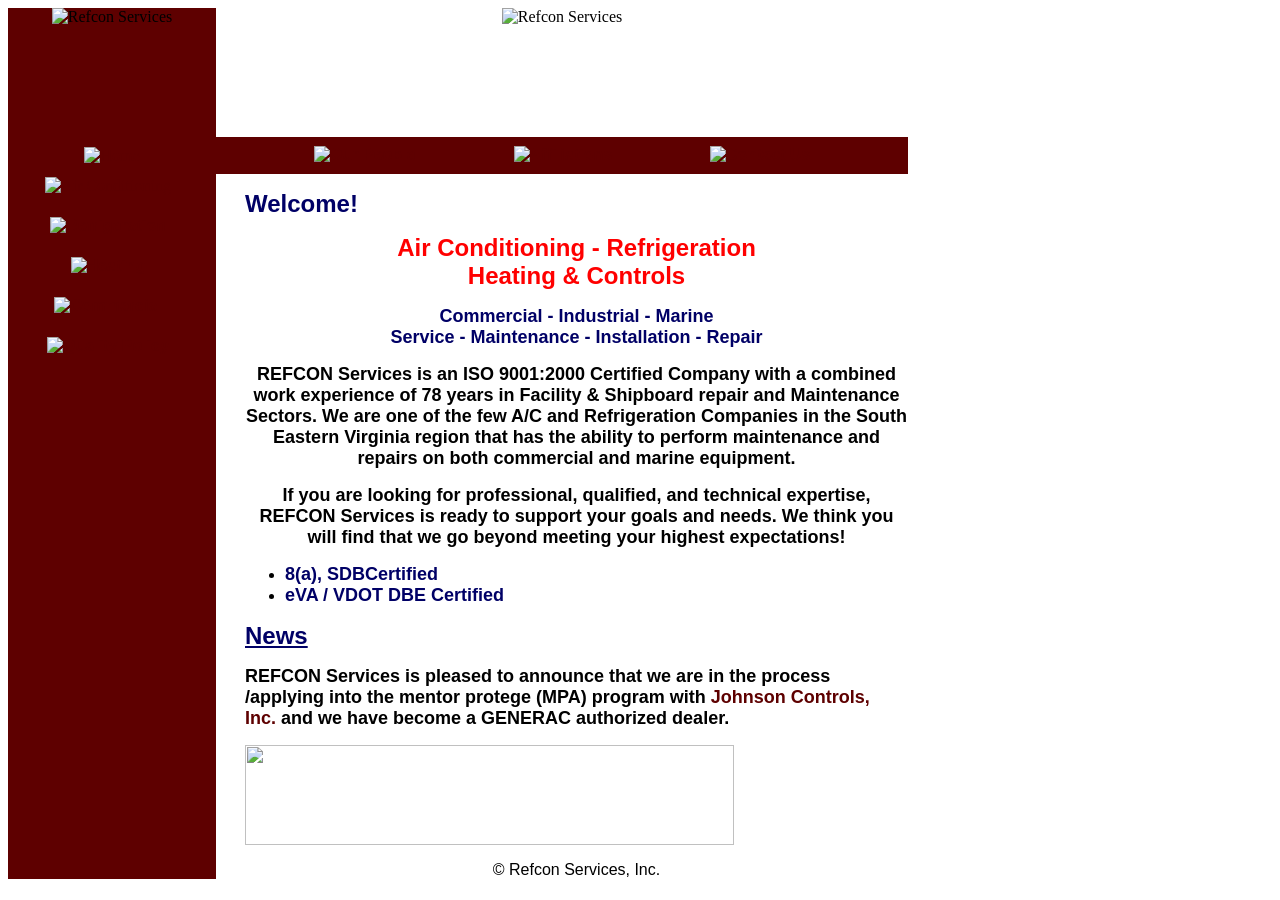
==== site/www.refconservices.com/index.html @ 6a42a84b "Initial backup of original refconservices website" ====
<!DOCTYPE html PUBLIC "-//W3C//DTD XHTML 1.0 Transitional//EN" "http://www.w3.org/TR/xhtml1/DTD/xhtml1-transitional.dtd">
<html xmlns="http://www.w3.org/1999/xhtml">

<!-- Mirrored from www.refconservices.com/ by HTTrack Website Copier/3.x [XR&CO'2014], Fri, 01 May 2026 13:16:45 GMT -->
<head><meta charset="us-ascii">
	<title>Untitled Document</title>
	<style type="text/css"><!--
body {
	background-color: #FFFFFF;
}
.style8 {font-family: Verdana, Arial, Helvetica, sans-serif; color: #FFFFFF; font-weight: bold; }
.style12 {font-family: Verdana, Arial, Helvetica, sans-serif}
a:link {
	color: #5E0000;
	text-decoration: none;
}
a:visited {
	text-decoration: none;
	color: #E0DFE5;
}
a:hover {
	text-decoration: none;
	color: #999999;
}
a:active {
	text-decoration: none;
}
.style17 {font-family: Verdana, Arial, Helvetica, sans-serif; color: #000000; }
-->
	</style>
</head>
<body>
<table border="0" cellpadding="0" cellspacing="0" width="900"><!--DWLayoutTable-->
	<tbody>
		<tr>
			<td bgcolor="#5E0000" height="129" valign="top" width="208">
			<div align="center"><img alt="Refcon Services" src="https://www.refconservices.com/Logo Corner Web Icon with Transparent background.jpg" style="width: 183px; height: 119px;" /></div>
			</td>
			<td colspan="2" valign="top">
			<div align="center"><img alt="Refcon Services" src="https://www.refconservices.com/Web Header CAGE &amp; DUNS Est 2003 WOSDB SWAM CROPPED.jpg" style="width: 618px; height: 170px;" /></div>
			</td>
		</tr>
		<tr>
			<td align="center" bgcolor="#5E0000" height="37" valign="middle"><a href="https://www.refconservices.com/index.html"><img alt="Home" border="0" height="26" src="https://www.refconservices.com/home.jpg" width="162" /></a></td>
			<td bgcolor="#5E0000" colspan="2" valign="top">
			<table align="center" border="0" height="36" width="597">
				<tbody>
					<tr>
						<td align="center" valign="middle">
						<div align="center" class="style8"><a href="https://www.refconservices.com/our_people.html"><img alt="Our People" border="0" height="26" src="https://www.refconservices.com/our_people.jpg" width="162" /></a></div>
						</td>
						<td align="center" valign="middle">
						<div align="center" class="style8"><a href="https://www.refconservices.com/affiliations.html"><img alt="Affiliations" border="0" height="26" src="https://www.refconservices.com/affiliations.jpg" width="162" /></a></div>
						</td>
						<td align="center" valign="middle">
						<div align="center" class="style8"><a href="https://www.refconservices.com/contact_us.html"><img alt="Contact Us" border="0" height="26" src="https://www.refconservices.com/contact_us.jpg" width="162" /></a></div>
						</td>
					</tr>
				</tbody>
			</table>
			</td>
		</tr>
		<tr>
			<td bgcolor="#5E0000" rowspan="2" valign="top">
			<table border="0" height="367" width="200"><!--DWLayoutTable-->
				<tbody>
					<tr>
						<td height="36" valign="top">
						<div align="center"><a href="https://www.refconservices.com/air_conditioning.html"><img alt="Air Conditioning" border="0" height="26" src="https://www.refconservices.com/air_conditioning.jpg" width="162" /></a></div>
						</td>
					</tr>
					<tr>
						<td height="36" valign="top">
						<div align="center" class="style8"><a href="https://www.refconservices.com/refrigeration.html"><img alt="Refrigeration" border="0" height="26" src="https://www.refconservices.com/refrigeration.jpg" width="162" /></a></div>
						</td>
					</tr>
					<tr>
						<td height="36" valign="top">
						<div align="center" class="style8"><a href="https://www.refconservices.com/heating.html"><img alt="Heating" border="0" height="26" src="https://www.refconservices.com/heating.jpg" width="162" /></a></div>
						</td>
					</tr>
					<tr>
						<td height="36" valign="top">
						<div align="center" class="style8"><a href="https://www.refconservices.com/commercial.html"><img alt="Commercial" border="0" height="26" src="https://www.refconservices.com/commercial.jpg" width="162" /></a></div>
						</td>
					</tr>
					<tr>
						<td height="36" valign="top">
						<div align="center" class="style8"><a href="https://www.refconservices.com/quality_policy.html"><img alt="Quality Policy" border="0" height="26" src="https://www.refconservices.com/quality_policy.jpg" width="162" /></a></div>
						</td>
					</tr>
					<tr>
						<td height="173"></td>
					</tr>
				</tbody>
			</table>
			</td>
			<td bgcolor="#FFFFFF" height="349" width="29"></td>
			<td align="left" bgcolor="#FFFFFF" valign="top" width="663">
			<p align="left" class="style12"></p>

			<div align="left"><font color="#000066"><font face="Arial, Helvetica, sans-serif"><font size="5"><strong>Welcome!</strong></font></font></font></div>

			<div align="left"></div>

			<p style="text-align: center;"><strong><font color="#FF0000"><font face="Arial, Helvetica, sans-serif"><font size="5">Air Conditioning </font></font></font><font color="#FF0000"><font face="Arial, Helvetica, sans-serif"><font size="5">- </font></font></font> <font color="#FF0000"><font face="Arial, Helvetica, sans-serif"><font size="5"> Refrigeration<br />
			Heating &amp; Controls</font></font></font></strong></p>

			<p style="text-align: center;"><font color="#000066"><strong><font face="Arial, Helvetica, sans-serif"><font size="4">Commercial </font></font> <font face="Arial, Helvetica, sans-serif"><font size="4">- </font></font> <font face="Arial, Helvetica, sans-serif"><font size="4">Industrial </font></font> <font face="Arial, Helvetica, sans-serif"><font size="4">- </font></font> <font face="Arial, Helvetica, sans-serif"><font size="4">Marine<br />
			Service </font></font><font face="Arial, Helvetica, sans-serif"><font size="4">- </font></font> <font face="Arial, Helvetica, sans-serif"><font size="4">Maintenance </font></font> <font face="Arial, Helvetica, sans-serif"><font size="4">- </font></font> <font face="Arial, Helvetica, sans-serif"><font size="4">Installation </font></font> <font face="Arial, Helvetica, sans-serif"><font size="4">- </font></font> <font face="Arial, Helvetica, sans-serif"><font size="4">Repair</font></font></strong></font></p>

			<p style="text-align: center;"><strong><font color="#000000"><font face="Arial, Helvetica, sans-serif"><font size="4">REFCON Services is an ISO 9001:2000 Certified Company with a combined work experience of 78 years in Facility &amp; Shipboard repair and Maintenance Sectors. We are one of the few A/C and Refrigeration Companies in the South Eastern Virginia region that has the ability to perform maintenance and repairs on both commercial and marine equipment. </font></font></font></strong></p>

			<p style="text-align: center;"><font color="#000000"><strong><font face="Arial, Helvetica, sans-serif"><font size="4">If you are looking for professional, qualified, and technical expertise, REFCON Services is ready to support your goals and needs. We think you will find that we go beyond meeting your highest expectations!</font></font></strong></font></p>

			<ul>
				<li><strong><font color="#000066"><font face="Arial, Helvetica, sans-serif"><font size="4">8(a), SDBCertified</font></font></font></strong></li>
				<li><strong><font color="#000066"><font face="Arial, Helvetica, sans-serif"><font size="4">eVA / VDOT DBE Certified</font></font></font></strong></li>
			</ul>

			<p align="left"><strong><font color="#000066"><font face="Arial, Helvetica, sans-serif"><font size="5"><u>News</u></font></font></font></strong></p>

			<p align="left"><strong><font color="#000000"><font face="Arial, Helvetica, sans-serif"><font size="4">REFCON Services is pleased to announce that we are in the process /applying into the&nbsp;mentor protege (MPA) program with <a href="http://www.johnsoncontrols.com/">Johnson Controls, Inc.</a>&nbsp;and we have become a GENERAC authorized dealer.</font></font></font></strong></p>

			<p align="left"><a href="https://www.generac.com/" target="_blank"><img alt="" src="https://www.refconservices.com/Generac.webp" style="width: 489px; height: 100px;" /></a></p>
			</td>
		</tr>
		<tr>
			<td bgcolor="#FFFFFF" height="18"></td>
			<td align="left" bgcolor="#FFFFFF" valign="top">
			<div align="center"><span class="style17">&copy; Refcon Services, Inc. </span></div>
			</td>
		</tr>
	</tbody>
</table>
</body>

<!-- Mirrored from www.refconservices.com/ by HTTrack Website Copier/3.x [XR&CO'2014], Fri, 01 May 2026 13:16:45 GMT -->
</html>
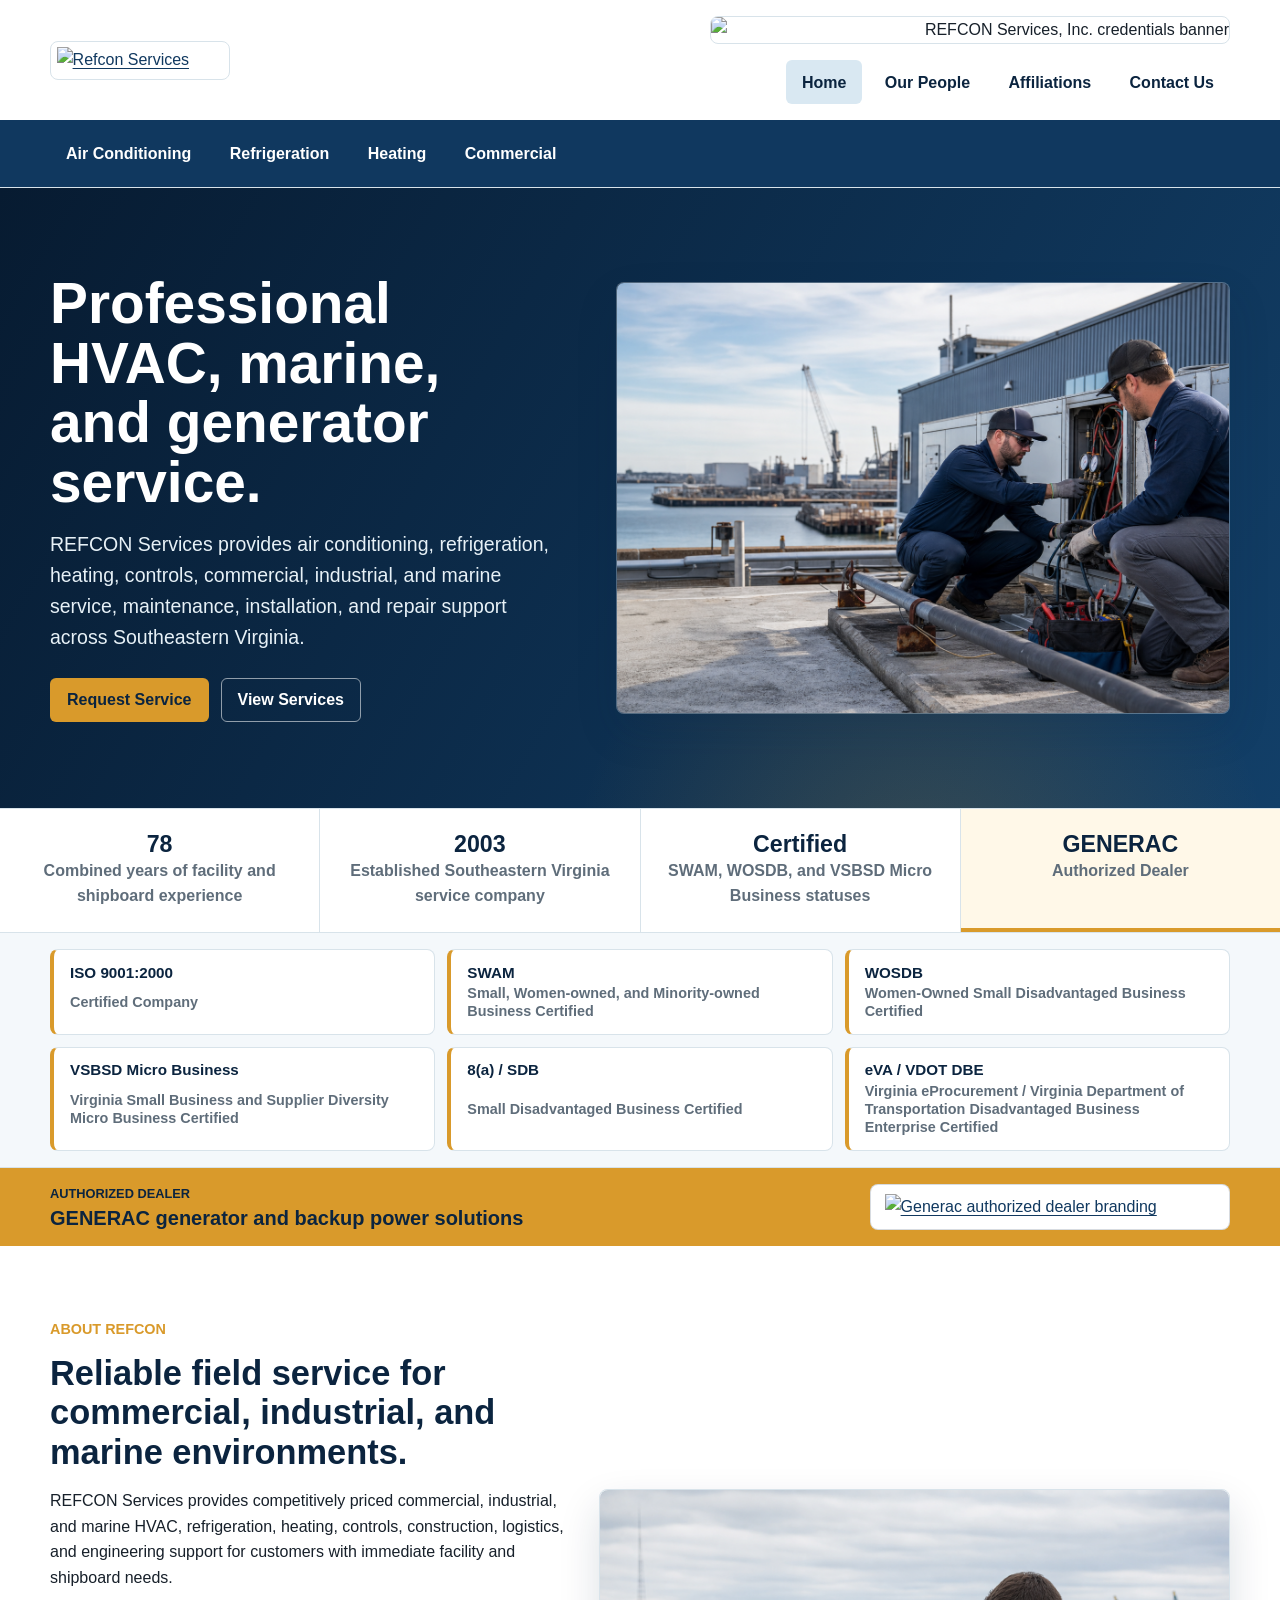
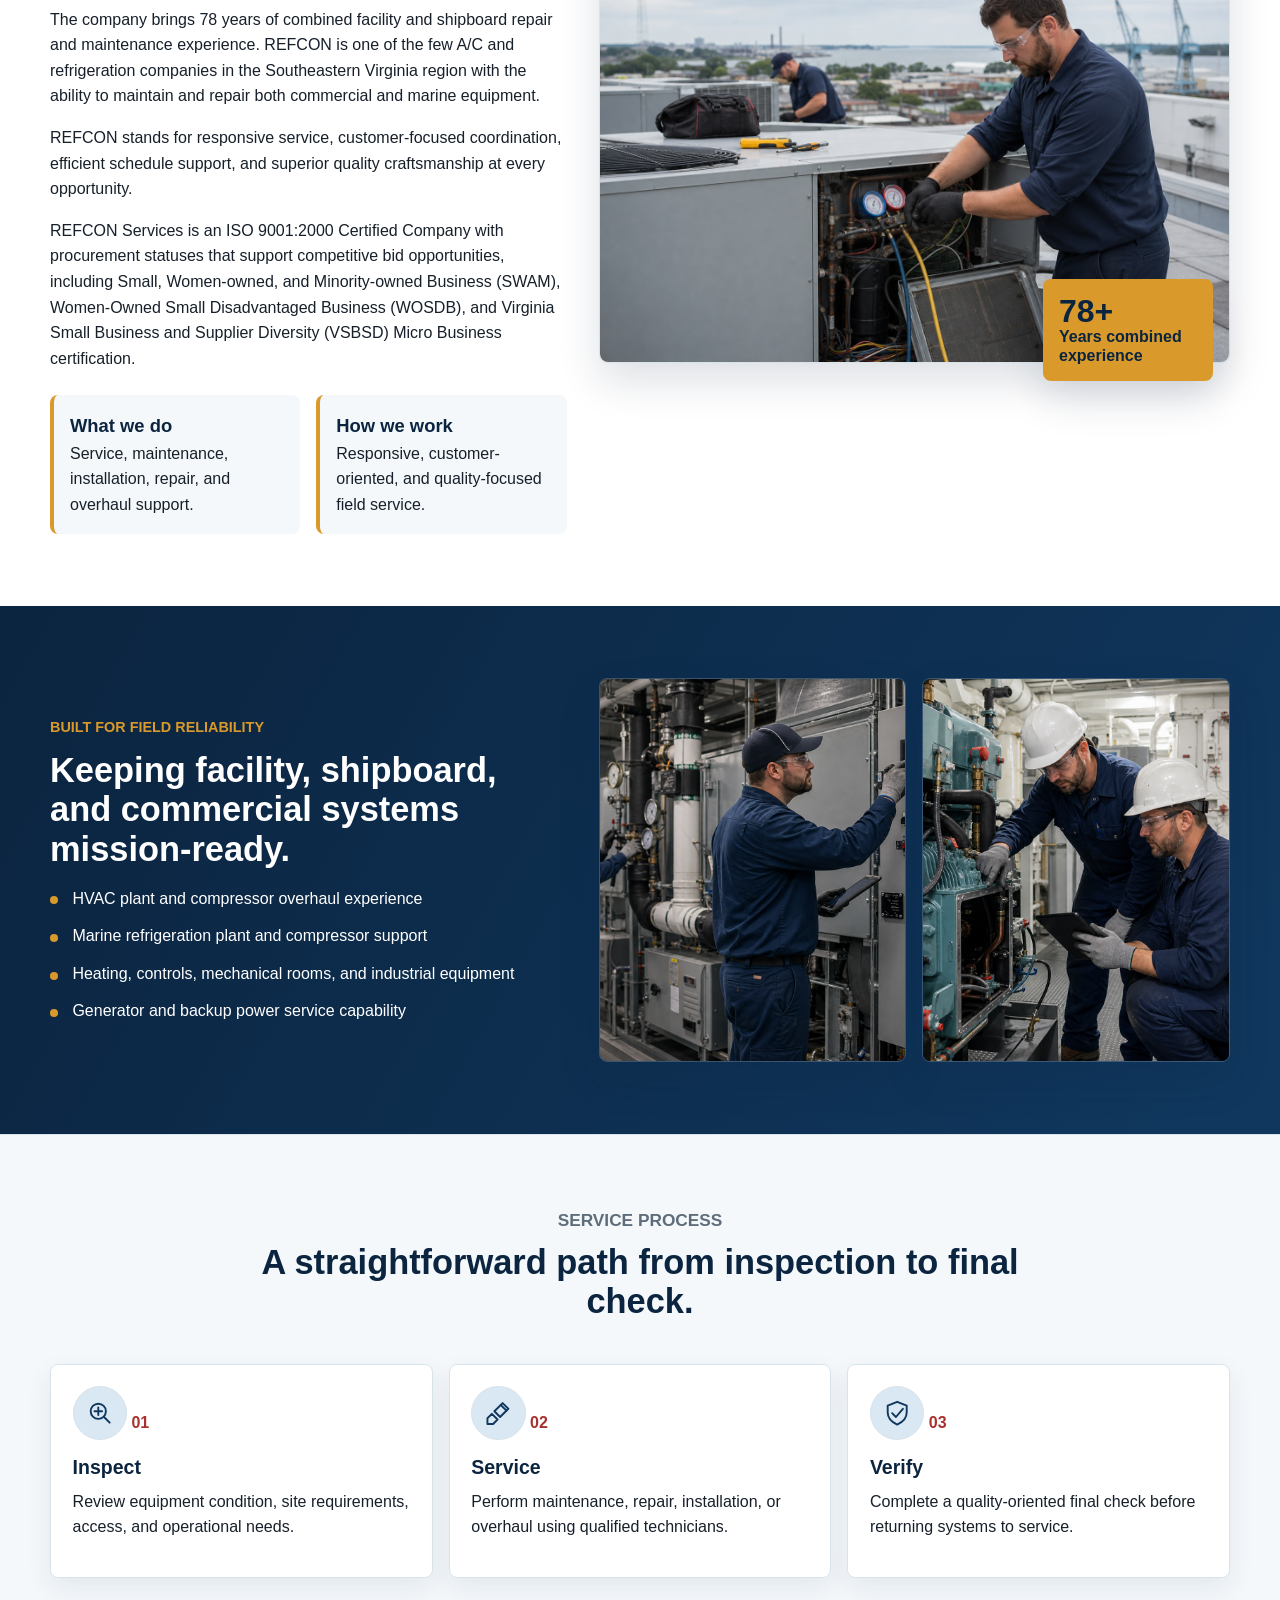
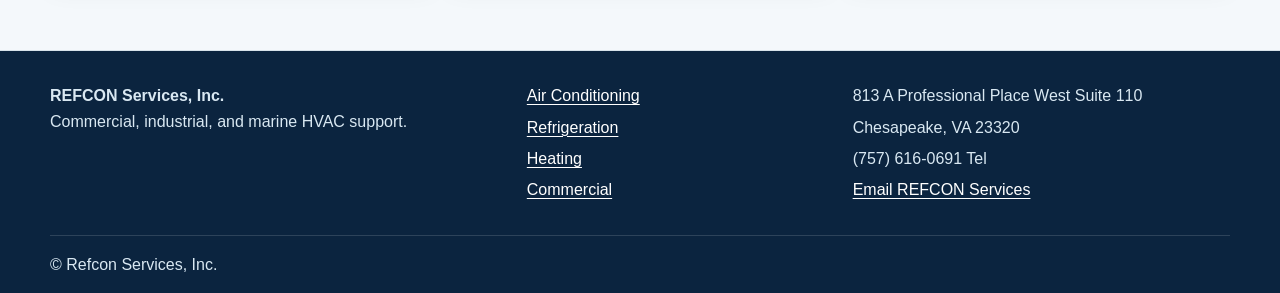
==== commit c5c642c3: "Modernize REFCON static website redesign" ====
--- a/site/www.refconservices.com/index.html
+++ b/site/www.refconservices.com/index.html
@@ -1,139 +1,193 @@
-<!DOCTYPE html PUBLIC "-//W3C//DTD XHTML 1.0 Transitional//EN" "http://www.w3.org/TR/xhtml1/DTD/xhtml1-transitional.dtd">
-<html xmlns="http://www.w3.org/1999/xhtml">
-
-<!-- Mirrored from www.refconservices.com/ by HTTrack Website Copier/3.x [XR&CO'2014], Fri, 01 May 2026 13:16:45 GMT -->
-<head><meta charset="us-ascii">
-	<title>Untitled Document</title>
-	<style type="text/css"><!--
-body {
-	background-color: #FFFFFF;
-}
-.style8 {font-family: Verdana, Arial, Helvetica, sans-serif; color: #FFFFFF; font-weight: bold; }
-.style12 {font-family: Verdana, Arial, Helvetica, sans-serif}
-a:link {
-	color: #5E0000;
-	text-decoration: none;
-}
-a:visited {
-	text-decoration: none;
-	color: #E0DFE5;
-}
-a:hover {
-	text-decoration: none;
-	color: #999999;
-}
-a:active {
-	text-decoration: none;
-}
-.style17 {font-family: Verdana, Arial, Helvetica, sans-serif; color: #000000; }
--->
-	</style>
+<!doctype html>
+<html lang="en">
+<head>
+	<meta charset="utf-8">
+	<meta name="viewport" content="width=device-width, initial-scale=1">
+	<title>REFCON Services, Inc. | HVAC, Marine, Shipboard &amp; Generator Support</title>
+	<meta name="description" content="REFCON Services supports commercial, industrial, marine, and shipboard HVAC, refrigeration, heating, controls, and generator service needs in Southeastern Virginia.">
+	<link rel="stylesheet" href="assets/css/site.css">
 </head>
 <body>
-<table border="0" cellpadding="0" cellspacing="0" width="900"><!--DWLayoutTable-->
-	<tbody>
-		<tr>
-			<td bgcolor="#5E0000" height="129" valign="top" width="208">
-			<div align="center"><img alt="Refcon Services" src="https://www.refconservices.com/Logo Corner Web Icon with Transparent background.jpg" style="width: 183px; height: 119px;" /></div>
-			</td>
-			<td colspan="2" valign="top">
-			<div align="center"><img alt="Refcon Services" src="https://www.refconservices.com/Web Header CAGE &amp; DUNS Est 2003 WOSDB SWAM CROPPED.jpg" style="width: 618px; height: 170px;" /></div>
-			</td>
-		</tr>
-		<tr>
-			<td align="center" bgcolor="#5E0000" height="37" valign="middle"><a href="https://www.refconservices.com/index.html"><img alt="Home" border="0" height="26" src="https://www.refconservices.com/home.jpg" width="162" /></a></td>
-			<td bgcolor="#5E0000" colspan="2" valign="top">
-			<table align="center" border="0" height="36" width="597">
-				<tbody>
-					<tr>
-						<td align="center" valign="middle">
-						<div align="center" class="style8"><a href="https://www.refconservices.com/our_people.html"><img alt="Our People" border="0" height="26" src="https://www.refconservices.com/our_people.jpg" width="162" /></a></div>
-						</td>
-						<td align="center" valign="middle">
-						<div align="center" class="style8"><a href="https://www.refconservices.com/affiliations.html"><img alt="Affiliations" border="0" height="26" src="https://www.refconservices.com/affiliations.jpg" width="162" /></a></div>
-						</td>
-						<td align="center" valign="middle">
-						<div align="center" class="style8"><a href="https://www.refconservices.com/contact_us.html"><img alt="Contact Us" border="0" height="26" src="https://www.refconservices.com/contact_us.jpg" width="162" /></a></div>
-						</td>
-					</tr>
-				</tbody>
-			</table>
-			</td>
-		</tr>
-		<tr>
-			<td bgcolor="#5E0000" rowspan="2" valign="top">
-			<table border="0" height="367" width="200"><!--DWLayoutTable-->
-				<tbody>
-					<tr>
-						<td height="36" valign="top">
-						<div align="center"><a href="https://www.refconservices.com/air_conditioning.html"><img alt="Air Conditioning" border="0" height="26" src="https://www.refconservices.com/air_conditioning.jpg" width="162" /></a></div>
-						</td>
-					</tr>
-					<tr>
-						<td height="36" valign="top">
-						<div align="center" class="style8"><a href="https://www.refconservices.com/refrigeration.html"><img alt="Refrigeration" border="0" height="26" src="https://www.refconservices.com/refrigeration.jpg" width="162" /></a></div>
-						</td>
-					</tr>
-					<tr>
-						<td height="36" valign="top">
-						<div align="center" class="style8"><a href="https://www.refconservices.com/heating.html"><img alt="Heating" border="0" height="26" src="https://www.refconservices.com/heating.jpg" width="162" /></a></div>
-						</td>
-					</tr>
-					<tr>
-						<td height="36" valign="top">
-						<div align="center" class="style8"><a href="https://www.refconservices.com/commercial.html"><img alt="Commercial" border="0" height="26" src="https://www.refconservices.com/commercial.jpg" width="162" /></a></div>
-						</td>
-					</tr>
-					<tr>
-						<td height="36" valign="top">
-						<div align="center" class="style8"><a href="https://www.refconservices.com/quality_policy.html"><img alt="Quality Policy" border="0" height="26" src="https://www.refconservices.com/quality_policy.jpg" width="162" /></a></div>
-						</td>
-					</tr>
-					<tr>
-						<td height="173"></td>
-					</tr>
-				</tbody>
-			</table>
-			</td>
-			<td bgcolor="#FFFFFF" height="349" width="29"></td>
-			<td align="left" bgcolor="#FFFFFF" valign="top" width="663">
-			<p align="left" class="style12"></p>
+	<header class="site-header">
+		<div class="header-inner">
+			<a class="brand-mark" href="index.html" aria-label="REFCON Services home">
+				<img alt="Refcon Services" src="https://www.refconservices.com/Logo Corner Web Icon with Transparent background.jpg">
+			</a>
+			<div class="brand-lockup">
+				<img alt="REFCON Services, Inc. credentials banner" src="https://www.refconservices.com/Web Header CAGE &amp; DUNS Est 2003 WOSDB SWAM CROPPED.jpg">
+				<nav class="primary-nav" aria-label="Primary navigation">
+					<a href="index.html" aria-current="page">Home</a>
+					<a href="our_people.html">Our People</a>
+					<a href="affiliations.html">Affiliations</a>
+					<a href="contact_us.html">Contact Us</a>
+				</nav>
+			</div>
+		</div>
+		<div class="service-band">
+			<nav class="service-nav" aria-label="Services navigation">
+				<a href="air_conditioning.html">Air Conditioning</a>
+				<a href="refrigeration.html">Refrigeration</a>
+				<a href="heating.html">Heating</a>
+				<a href="commercial.html">Commercial</a>
+			</nav>
+		</div>
+	</header>
 
-			<div align="left"><font color="#000066"><font face="Arial, Helvetica, sans-serif"><font size="5"><strong>Welcome!</strong></font></font></font></div>
+	<main>
+		<section class="hero">
+			<div class="hero-inner">
+				<div class="hero-copy">
+					<h1>Professional HVAC, marine, and generator service.</h1>
+					<p class="hero-lede">REFCON Services provides air conditioning, refrigeration, heating, controls, commercial, industrial, and marine service, maintenance, installation, and repair support across Southeastern Virginia.</p>
+					<div class="hero-actions">
+						<a class="button button-primary" href="contact_us.html">Request Service</a>
+						<a class="button button-secondary" href="air_conditioning.html">View Services</a>
+					</div>
+				</div>
+				<div class="hero-media">
+					<img alt="REFCON-style technicians inspecting industrial HVAC equipment near a maritime service facility" src="assets/img/hero-field-service.png">
+				</div>
+			</div>
+		</section>
 
-			<div align="left"></div>
+		<section class="stats-row" aria-label="Company highlights">
+			<div class="stat"><strong>78</strong><span>Combined years of facility and shipboard experience</span></div>
+			<div class="stat"><strong>2003</strong><span>Established Southeastern Virginia service company</span></div>
+			<div class="stat"><strong>Certified</strong><span>SWAM, WOSDB, and VSBSD Micro Business statuses</span></div>
+			<div class="stat generac-stat"><strong>Generac</strong><span>Authorized Dealer</span></div>
+		</section>
 
-			<p style="text-align: center;"><strong><font color="#FF0000"><font face="Arial, Helvetica, sans-serif"><font size="5">Air Conditioning </font></font></font><font color="#FF0000"><font face="Arial, Helvetica, sans-serif"><font size="5">- </font></font></font> <font color="#FF0000"><font face="Arial, Helvetica, sans-serif"><font size="5"> Refrigeration<br />
-			Heating &amp; Controls</font></font></font></strong></p>
+		<section class="credential-strip" aria-label="Company certification statuses">
+			<div class="section-inner credential-list">
+				<div><strong>ISO 9001:2000</strong><span>Certified Company</span></div>
+				<div><strong>SWAM</strong><span>Small, Women-owned, and Minority-owned Business Certified</span></div>
+				<div><strong>WOSDB</strong><span>Women-Owned Small Disadvantaged Business Certified</span></div>
+				<div><strong>VSBSD Micro Business</strong><span>Virginia Small Business and Supplier Diversity Micro Business Certified</span></div>
+				<div><strong>8(a) / SDB</strong><span>Small Disadvantaged Business Certified</span></div>
+				<div><strong>eVA / VDOT DBE</strong><span>Virginia eProcurement / Virginia Department of Transportation Disadvantaged Business Enterprise Certified</span></div>
+			</div>
+		</section>
 
-			<p style="text-align: center;"><font color="#000066"><strong><font face="Arial, Helvetica, sans-serif"><font size="4">Commercial </font></font> <font face="Arial, Helvetica, sans-serif"><font size="4">- </font></font> <font face="Arial, Helvetica, sans-serif"><font size="4">Industrial </font></font> <font face="Arial, Helvetica, sans-serif"><font size="4">- </font></font> <font face="Arial, Helvetica, sans-serif"><font size="4">Marine<br />
-			Service </font></font><font face="Arial, Helvetica, sans-serif"><font size="4">- </font></font> <font face="Arial, Helvetica, sans-serif"><font size="4">Maintenance </font></font> <font face="Arial, Helvetica, sans-serif"><font size="4">- </font></font> <font face="Arial, Helvetica, sans-serif"><font size="4">Installation </font></font> <font face="Arial, Helvetica, sans-serif"><font size="4">- </font></font> <font face="Arial, Helvetica, sans-serif"><font size="4">Repair</font></font></strong></font></p>
+		<section class="dealer-strip" aria-label="Generac authorized dealer">
+			<div class="section-inner dealer-inner">
+				<div>
+					<span class="dealer-kicker">Authorized dealer</span>
+					<strong>GENERAC generator and backup power solutions</strong>
+				</div>
+				<a class="generac-logo-link" href="https://www.generac.com/" target="_blank" rel="noopener">
+					<img alt="Generac authorized dealer branding" src="https://refconservices.com/Generac.webp">
+				</a>
+			</div>
+		</section>
 
-			<p style="text-align: center;"><strong><font color="#000000"><font face="Arial, Helvetica, sans-serif"><font size="4">REFCON Services is an ISO 9001:2000 Certified Company with a combined work experience of 78 years in Facility &amp; Shipboard repair and Maintenance Sectors. We are one of the few A/C and Refrigeration Companies in the South Eastern Virginia region that has the ability to perform maintenance and repairs on both commercial and marine equipment. </font></font></font></strong></p>
+		<section class="section about-section">
+			<div class="section-inner split-section">
+				<div>
+					<p class="eyebrow">About REFCON</p>
+					<h2>Reliable field service for commercial, industrial, and marine environments.</h2>
+					<p>REFCON Services provides competitively priced commercial, industrial, and marine HVAC, refrigeration, heating, controls, construction, logistics, and engineering support for customers with immediate facility and shipboard needs.</p>
+					<p>The company brings 78 years of combined facility and shipboard repair and maintenance experience. REFCON is one of the few A/C and refrigeration companies in the Southeastern Virginia region with the ability to maintain and repair both commercial and marine equipment.</p>
+					<p>REFCON stands for responsive service, customer-focused coordination, efficient schedule support, and superior quality craftsmanship at every opportunity.</p>
+					<p>REFCON Services is an ISO 9001:2000 Certified Company with procurement statuses that support competitive bid opportunities, including Small, Women-owned, and Minority-owned Business (SWAM), Women-Owned Small Disadvantaged Business (WOSDB), and Virginia Small Business and Supplier Diversity (VSBSD) Micro Business certification.</p>
+					<div class="value-pair">
+						<div><strong>What we do</strong><span>Service, maintenance, installation, repair, and overhaul support.</span></div>
+						<div><strong>How we work</strong><span>Responsive, customer-oriented, and quality-focused field service.</span></div>
+					</div>
+				</div>
+				<div class="image-card overlap-card">
+					<img alt="Commercial HVAC technician servicing a rooftop unit in a coastal industrial setting" src="assets/img/commercial-rooftop-hvac.png">
+					<div class="experience-badge"><strong>78+</strong><span>Years combined experience</span></div>
+				</div>
+			</div>
+		</section>
 
-			<p style="text-align: center;"><font color="#000000"><strong><font face="Arial, Helvetica, sans-serif"><font size="4">If you are looking for professional, qualified, and technical expertise, REFCON Services is ready to support your goals and needs. We think you will find that we go beyond meeting your highest expectations!</font></font></strong></font></p>
+		<section class="section dark-section">
+			<div class="section-inner split-section">
+				<div>
+					<p class="eyebrow">Built for field reliability</p>
+					<h2>Keeping facility, shipboard, and commercial systems mission-ready.</h2>
+					<ul class="check-list">
+						<li>HVAC plant and compressor overhaul experience</li>
+						<li>Marine refrigeration plant and compressor support</li>
+						<li>Heating, controls, mechanical rooms, and industrial equipment</li>
+						<li>Generator and backup power service capability</li>
+					</ul>
+				</div>
+				<div class="image-grid">
+					<img alt="Technicians working in a commercial mechanical room with HVAC controls and piping" src="assets/img/mechanical-room-service.png">
+					<img alt="Shipboard mechanical service technicians inspecting marine equipment" src="assets/img/shipboard-mechanical-service.png">
+				</div>
+			</div>
+		</section>
 
+		<section class="section alt">
+			<div class="section-inner">
+				<div class="section-heading centered">
+					<p class="eyebrow">Service process</p>
+					<h2>A straightforward path from inspection to final check.</h2>
+				</div>
+				<div class="process-grid">
+					<article>
+						<div class="process-icon" aria-hidden="true">
+							<svg viewBox="0 0 48 48" role="img">
+								<circle cx="21" cy="21" r="12"></circle>
+								<path d="m30 30 9 9"></path>
+								<path d="M15 21h12"></path>
+								<path d="M21 15v12"></path>
+							</svg>
+						</div>
+						<span>01</span>
+						<h3>Inspect</h3>
+						<p>Review equipment condition, site requirements, access, and operational needs.</p>
+					</article>
+					<article>
+						<div class="process-icon" aria-hidden="true">
+							<svg viewBox="0 0 48 48" role="img">
+								<path d="M31 8 40 17 27 30l-9-9Z"></path>
+								<path d="m14 25 9 9-7 7H7v-9Z"></path>
+								<path d="m28 11 9 9"></path>
+							</svg>
+						</div>
+						<span>02</span>
+						<h3>Service</h3>
+						<p>Perform maintenance, repair, installation, or overhaul using qualified technicians.</p>
+					</article>
+					<article>
+						<div class="process-icon" aria-hidden="true">
+							<svg viewBox="0 0 48 48" role="img">
+								<path d="M24 6 39 12v11c0 9-6 15-15 19C15 38 9 32 9 23V12Z"></path>
+								<path d="m16 24 6 6 11-13"></path>
+							</svg>
+						</div>
+						<span>03</span>
+						<h3>Verify</h3>
+						<p>Complete a quality-oriented final check before returning systems to service.</p>
+					</article>
+				</div>
+			</div>
+		</section>
+	</main>
+
+	<footer class="site-footer">
+		<div class="footer-inner">
+			<div>
+				<strong>REFCON Services, Inc.</strong>
+				<p>Commercial, industrial, and marine HVAC support.</p>
+			</div>
 			<ul>
-				<li><strong><font color="#000066"><font face="Arial, Helvetica, sans-serif"><font size="4">8(a), SDBCertified</font></font></font></strong></li>
-				<li><strong><font color="#000066"><font face="Arial, Helvetica, sans-serif"><font size="4">eVA / VDOT DBE Certified</font></font></font></strong></li>
+				<li><a href="air_conditioning.html">Air Conditioning</a></li>
+				<li><a href="refrigeration.html">Refrigeration</a></li>
+				<li><a href="heating.html">Heating</a></li>
+				<li><a href="commercial.html">Commercial</a></li>
 			</ul>
-
-			<p align="left"><strong><font color="#000066"><font face="Arial, Helvetica, sans-serif"><font size="5"><u>News</u></font></font></font></strong></p>
-
-			<p align="left"><strong><font color="#000000"><font face="Arial, Helvetica, sans-serif"><font size="4">REFCON Services is pleased to announce that we are in the process /applying into the&nbsp;mentor protege (MPA) program with <a href="http://www.johnsoncontrols.com/">Johnson Controls, Inc.</a>&nbsp;and we have become a GENERAC authorized dealer.</font></font></font></strong></p>
-
-			<p align="left"><a href="https://www.generac.com/" target="_blank"><img alt="" src="https://www.refconservices.com/Generac.webp" style="width: 489px; height: 100px;" /></a></p>
-			</td>
-		</tr>
-		<tr>
-			<td bgcolor="#FFFFFF" height="18"></td>
-			<td align="left" bgcolor="#FFFFFF" valign="top">
-			<div align="center"><span class="style17">&copy; Refcon Services, Inc. </span></div>
-			</td>
-		</tr>
-	</tbody>
-</table>
+			<ul>
+				<li>813 A Professional Place West Suite 110</li>
+				<li>Chesapeake, VA 23320</li>
+				<li>(757) 616-0691 Tel</li>
+				<li><a href="mailto:adminshare@refoconservies.com">Email REFCON Services</a></li>
+			</ul>
+		</div>
+		<p class="copyright">&copy; Refcon Services, Inc.</p>
+	</footer>
 </body>
-
-<!-- Mirrored from www.refconservices.com/ by HTTrack Website Copier/3.x [XR&CO'2014], Fri, 01 May 2026 13:16:45 GMT -->
-</html>+</html>
--- a/site/www.refconservices.com/assets/css/site.css
+++ b/site/www.refconservices.com/assets/css/site.css
@@ -0,0 +1,876 @@
+:root {
+	--ink: #17202a;
+	--muted: #5f6d7a;
+	--navy: #0b243f;
+	--navy-2: #10385f;
+	--steel: #426a86;
+	--sky: #d9e8f2;
+	--mist: #f4f8fb;
+	--line: #d8e3ea;
+	--white: #ffffff;
+	--accent: #a8322d;
+	--accent-2: #d99a2b;
+	--shadow: 0 18px 42px rgba(11, 36, 63, 0.14);
+	--radius: 8px;
+	--max: 1180px;
+}
+
+* {
+	box-sizing: border-box;
+}
+
+html {
+	font-size: 16px;
+	background: #ffffff;
+}
+
+body {
+	margin: 0;
+	position: relative;
+	background: transparent;
+	color: var(--ink);
+	font-family: Arial, Helvetica, sans-serif;
+	line-height: 1.6;
+}
+
+body::before {
+	content: "";
+	position: fixed;
+	inset: 0;
+	z-index: -2;
+	background:
+		linear-gradient(180deg, rgba(255, 255, 255, 0.78), rgba(244, 248, 251, 0.7)),
+		linear-gradient(120deg, rgba(11, 36, 63, 0.2), rgba(11, 36, 63, 0.38)),
+		url("../img/large-vessel-hvac-background.png") center / cover no-repeat;
+	background-attachment: fixed;
+	pointer-events: none;
+}
+
+body::after {
+	content: "";
+	position: fixed;
+	inset: 0;
+	z-index: -1;
+	background: rgba(255, 255, 255, 0.24);
+	pointer-events: none;
+}
+
+img,
+svg {
+	display: block;
+	max-width: 100%;
+	height: auto;
+}
+
+a {
+	color: var(--navy-2);
+	text-decoration-thickness: 0.08em;
+	text-underline-offset: 0.18em;
+}
+
+a:hover {
+	color: var(--accent);
+}
+
+a:focus-visible,
+button:focus-visible {
+	outline: 3px solid rgba(217, 154, 43, 0.5);
+	outline-offset: 4px;
+}
+
+.site-header {
+	background: var(--white);
+	border-bottom: 1px solid var(--line);
+}
+
+.header-inner,
+.footer-inner,
+.section-inner {
+	width: min(calc(100% - 2rem), var(--max));
+	margin: 0 auto;
+}
+
+.header-inner {
+	display: grid;
+	grid-template-columns: minmax(140px, 190px) 1fr;
+	gap: 1.25rem;
+	align-items: center;
+	padding: 1rem 0;
+}
+
+.brand-mark {
+	display: inline-flex;
+	width: min(180px, 100%);
+	padding: 0.35rem;
+	background: var(--white);
+	border: 1px solid var(--line);
+	border-radius: var(--radius);
+}
+
+.brand-lockup {
+	display: grid;
+	gap: 0.35rem;
+	justify-items: end;
+	text-align: right;
+}
+
+.brand-lockup img {
+	width: min(520px, 100%);
+	border: 1px solid var(--line);
+	border-radius: var(--radius);
+}
+
+.primary-nav,
+.service-nav {
+	display: flex;
+	flex-wrap: wrap;
+	gap: 0.4rem;
+}
+
+.primary-nav {
+	justify-content: flex-end;
+	margin-top: 0.7rem;
+}
+
+.primary-nav a,
+.service-nav a,
+.button {
+	display: inline-flex;
+	align-items: center;
+	justify-content: center;
+	min-height: 2.75rem;
+	padding: 0.72rem 1rem;
+	border-radius: 6px;
+	font-weight: 700;
+	line-height: 1.1;
+	text-decoration: none;
+}
+
+.primary-nav a {
+	color: var(--navy);
+}
+
+.primary-nav a:hover,
+.primary-nav a[aria-current="page"] {
+	background: var(--sky);
+	color: var(--navy);
+}
+
+.service-band {
+	background: var(--navy-2);
+}
+
+.service-nav {
+	width: min(calc(100% - 2rem), var(--max));
+	margin: 0 auto;
+	padding: 0.7rem 0;
+}
+
+.service-nav a {
+	color: var(--white);
+}
+
+.service-nav a:hover,
+.service-nav a[aria-current="page"] {
+	background: rgba(255, 255, 255, 0.14);
+	color: var(--white);
+}
+
+.hero {
+	position: relative;
+	overflow: hidden;
+	background: linear-gradient(120deg, #071b31, #123f68);
+	color: var(--white);
+}
+
+.hero::after {
+	content: "";
+	position: absolute;
+	inset: auto -12% -46% 32%;
+	height: 65%;
+	background: radial-gradient(circle, rgba(217, 154, 43, 0.2), transparent 64%);
+	pointer-events: none;
+}
+
+.hero-inner {
+	position: relative;
+	z-index: 1;
+	display: grid;
+	grid-template-columns: minmax(0, 0.9fr) minmax(360px, 1.1fr);
+	gap: clamp(2rem, 5vw, 4rem);
+	align-items: center;
+	width: min(calc(100% - 2rem), var(--max));
+	margin: 0 auto;
+	padding: 5.4rem 0;
+}
+
+.hero-copy {
+	max-width: 650px;
+}
+
+.eyebrow {
+	margin: 0 0 0.75rem;
+	color: var(--accent-2);
+	font-size: 0.9rem;
+	font-weight: 800;
+	text-transform: uppercase;
+	letter-spacing: 0;
+}
+
+h1,
+h2,
+h3,
+p {
+	margin-top: 0;
+}
+
+h1 {
+	margin-bottom: 1rem;
+	font-size: 3.55rem;
+	line-height: 1.05;
+	letter-spacing: 0;
+}
+
+h2 {
+	margin-bottom: 1rem;
+	color: var(--navy);
+	font-size: 2.15rem;
+	line-height: 1.15;
+	letter-spacing: 0;
+}
+
+h3 {
+	margin-bottom: 0.55rem;
+	color: var(--navy);
+	font-size: 1.22rem;
+	line-height: 1.2;
+	letter-spacing: 0;
+}
+
+.hero-lede {
+	margin-bottom: 1.5rem;
+	color: #e7f1f7;
+	font-size: 1.22rem;
+	max-width: 58ch;
+}
+
+.hero-actions {
+	display: flex;
+	flex-wrap: wrap;
+	gap: 0.75rem;
+}
+
+.button {
+	border: 1px solid transparent;
+	cursor: pointer;
+}
+
+.button-primary {
+	background: var(--accent-2);
+	color: var(--navy);
+}
+
+.button-secondary {
+	border-color: rgba(255, 255, 255, 0.55);
+	color: var(--white);
+}
+
+.button-light {
+	background: var(--white);
+	color: var(--navy);
+}
+
+.button:hover {
+	transform: translateY(-1px);
+}
+
+.hero-media,
+.image-card,
+.feature-art {
+	overflow: hidden;
+	border-radius: var(--radius);
+	box-shadow: var(--shadow);
+}
+
+.hero-media {
+	min-height: 430px;
+	border: 1px solid rgba(255, 255, 255, 0.22);
+	background: rgba(255, 255, 255, 0.08);
+}
+
+.hero-media img,
+.image-card img,
+.feature-art img,
+.image-grid img {
+	width: 100%;
+	height: 100%;
+	object-fit: cover;
+}
+
+.hero-media img {
+	min-height: 430px;
+}
+
+.stats-row {
+	display: grid;
+	grid-template-columns: repeat(4, minmax(0, 1fr));
+	gap: 1px;
+	background: var(--line);
+	border-block: 1px solid var(--line);
+}
+
+.stat {
+	padding: 1.45rem 1rem;
+	background: var(--white);
+	text-align: center;
+}
+
+.stat strong {
+	display: block;
+	color: var(--navy);
+	font-size: 1.45rem;
+	line-height: 1.1;
+}
+
+.stat span {
+	color: var(--muted);
+	font-weight: 700;
+}
+
+.generac-stat {
+	background: #fff8e8;
+	box-shadow: inset 0 -4px 0 var(--accent-2);
+}
+
+.generac-stat strong {
+	text-transform: uppercase;
+}
+
+.credential-strip {
+	background: rgba(244, 248, 251, 0.94);
+	border-bottom: 1px solid var(--line);
+}
+
+.credential-list {
+	display: grid;
+	grid-template-columns: repeat(3, minmax(0, 1fr));
+	gap: 0.75rem;
+	padding: 1rem 0;
+}
+
+.credential-list div {
+	display: grid;
+	gap: 0.15rem;
+	padding: 0.85rem 1rem;
+	background: var(--white);
+	border: 1px solid var(--line);
+	border-left: 4px solid var(--accent-2);
+	border-radius: var(--radius);
+	color: var(--navy);
+	line-height: 1.25;
+}
+
+.credential-list strong {
+	font-size: 0.95rem;
+	line-height: 1.2;
+}
+
+.credential-list span {
+	color: var(--muted);
+	font-size: 0.9rem;
+	font-weight: 700;
+}
+
+.dealer-strip {
+	background: var(--accent-2);
+	color: var(--navy);
+}
+
+.dealer-inner {
+	display: flex;
+	gap: 1rem;
+	align-items: center;
+	justify-content: space-between;
+	padding: 1rem 0;
+}
+
+.dealer-inner strong,
+.dealer-kicker {
+	display: block;
+}
+
+.dealer-inner strong {
+	font-size: 1.25rem;
+	line-height: 1.2;
+}
+
+.generac-logo-link {
+	display: inline-flex;
+	align-items: center;
+	justify-content: center;
+	background: var(--white);
+	border: 1px solid rgba(11, 36, 63, 0.16);
+	border-radius: var(--radius);
+}
+
+.generac-logo-link {
+	width: min(360px, 100%);
+	padding: 0.55rem 0.85rem;
+}
+
+.generac-logo-link img {
+	width: 100%;
+	max-height: 82px;
+	object-fit: contain;
+}
+
+.dealer-kicker {
+	margin-bottom: 0.15rem;
+	font-size: 0.8rem;
+	font-weight: 900;
+	text-transform: uppercase;
+	letter-spacing: 0;
+}
+
+.section {
+	padding: clamp(2.5rem, 6vw, 4.5rem) 0;
+}
+
+.section.alt {
+	background: rgba(244, 248, 251, 0.92);
+	border-block: 1px solid var(--line);
+}
+
+.section-heading {
+	display: grid;
+	gap: 0.5rem;
+	max-width: 760px;
+	margin-bottom: 1.6rem;
+}
+
+.section-heading.centered {
+	margin-inline: auto;
+	text-align: center;
+}
+
+.section-heading p {
+	margin-bottom: 0;
+	color: var(--muted);
+	font-size: 1.08rem;
+}
+
+.grid {
+	display: grid;
+	gap: 1rem;
+}
+
+.grid-2 {
+	grid-template-columns: repeat(2, minmax(0, 1fr));
+}
+
+.grid-3 {
+	grid-template-columns: repeat(3, minmax(0, 1fr));
+}
+
+.card,
+.person-card,
+.process-grid article {
+	background: var(--white);
+	border: 1px solid var(--line);
+	border-radius: var(--radius);
+	box-shadow: 0 10px 26px rgba(11, 36, 63, 0.08);
+}
+
+.card {
+	padding: 1.25rem;
+}
+
+.card p:last-child,
+.person-card p:last-child,
+.content-block p:last-child {
+	margin-bottom: 0;
+}
+
+.card-icon {
+	display: inline-grid;
+	place-items: center;
+	width: 2.6rem;
+	height: 2.6rem;
+	margin-bottom: 0.85rem;
+	background: var(--sky);
+	border-radius: 6px;
+	color: var(--navy);
+	font-weight: 800;
+}
+
+.split-section,
+.feature-panel {
+	display: grid;
+	grid-template-columns: minmax(0, 0.9fr) minmax(0, 1.1fr);
+	gap: 2rem;
+	align-items: center;
+}
+
+.image-card,
+.feature-art {
+	border: 1px solid var(--line);
+	background: var(--white);
+}
+
+.image-card {
+	min-height: 390px;
+	position: relative;
+}
+
+.overlap-card {
+	overflow: visible;
+}
+
+.overlap-card img {
+	border-radius: var(--radius);
+	min-height: 390px;
+}
+
+.experience-badge {
+	position: absolute;
+	right: 1rem;
+	bottom: -1.2rem;
+	display: grid;
+	gap: 0.1rem;
+	width: min(170px, calc(100% - 2rem));
+	padding: 1rem;
+	background: var(--accent-2);
+	color: var(--navy);
+	border-radius: var(--radius);
+	box-shadow: var(--shadow);
+}
+
+.experience-badge strong {
+	font-size: 2rem;
+	line-height: 1;
+}
+
+.experience-badge span {
+	font-weight: 800;
+	line-height: 1.15;
+}
+
+.value-pair {
+	display: grid;
+	grid-template-columns: repeat(2, minmax(0, 1fr));
+	gap: 1rem;
+	margin-top: 1.5rem;
+}
+
+.value-pair div {
+	padding: 1rem;
+	background: var(--mist);
+	border-left: 4px solid var(--accent-2);
+	border-radius: var(--radius);
+}
+
+.value-pair strong,
+.value-pair span {
+	display: block;
+}
+
+.value-pair strong {
+	color: var(--navy);
+	font-size: 1.15rem;
+}
+
+.content-block {
+	padding: clamp(1.5rem, 4vw, 2.25rem);
+	background: rgba(255, 255, 255, 0.94);
+	border: 1px solid var(--line);
+	border-radius: var(--radius);
+	box-shadow: 0 10px 26px rgba(11, 36, 63, 0.08);
+}
+
+.dark-section {
+	background: linear-gradient(120deg, var(--navy), var(--navy-2));
+	color: var(--white);
+}
+
+.dark-section h2,
+.dark-section h3 {
+	color: var(--white);
+}
+
+.dark-section .check-list li::before {
+	background: var(--accent-2);
+}
+
+.image-grid {
+	display: grid;
+	grid-template-columns: repeat(2, minmax(0, 1fr));
+	gap: 1rem;
+}
+
+.image-grid img {
+	aspect-ratio: 4 / 5;
+	border-radius: var(--radius);
+	border: 1px solid rgba(255, 255, 255, 0.18);
+	box-shadow: var(--shadow);
+}
+
+.check-list,
+.plain-list {
+	display: grid;
+	gap: 0.75rem;
+	margin: 1rem 0 0;
+	padding: 0;
+	list-style: none;
+}
+
+.check-list li,
+.plain-list li {
+	position: relative;
+	padding-left: 1.4rem;
+}
+
+.check-list li::before,
+.plain-list li::before {
+	content: "";
+	position: absolute;
+	left: 0;
+	top: 0.68em;
+	width: 0.5rem;
+	height: 0.5rem;
+	background: var(--accent-2);
+	border-radius: 50%;
+}
+
+.page-hero {
+	background: linear-gradient(120deg, var(--navy), var(--navy-2));
+	color: var(--white);
+}
+
+.process-grid {
+	display: grid;
+	grid-template-columns: repeat(3, minmax(0, 1fr));
+	gap: 1rem;
+	counter-reset: steps;
+}
+
+.process-grid article {
+	padding: 1.35rem;
+}
+
+.process-icon {
+	display: inline-grid;
+	place-items: center;
+	width: 3.4rem;
+	height: 3.4rem;
+	margin-bottom: 1rem;
+	background: var(--sky);
+	border: 1px solid var(--line);
+	border-radius: 50%;
+	color: var(--navy-2);
+}
+
+.process-icon svg {
+	width: 1.9rem;
+	height: 1.9rem;
+	fill: none;
+	stroke: currentColor;
+	stroke-width: 3;
+	stroke-linecap: round;
+	stroke-linejoin: round;
+}
+
+.process-grid span {
+	display: inline-block;
+	margin-bottom: 0.8rem;
+	color: var(--accent);
+	font-weight: 900;
+}
+
+.page-hero .section-inner {
+	padding: clamp(2.3rem, 5vw, 4rem) 0;
+}
+
+.page-hero h1 {
+	max-width: 760px;
+	margin-bottom: 0.75rem;
+}
+
+.page-hero p {
+	max-width: 780px;
+	margin-bottom: 0;
+	color: #e7f1f7;
+	font-size: 1.15rem;
+}
+
+.person-card {
+	padding: 1.1rem;
+}
+
+.person-card header {
+	margin-bottom: 0.8rem;
+	padding-bottom: 0.8rem;
+	border-bottom: 1px solid var(--line);
+}
+
+.person-card .role {
+	margin-bottom: 0.2rem;
+	color: var(--steel);
+	font-weight: 800;
+}
+
+.person-card .name {
+	margin: 0;
+	color: var(--navy);
+	font-size: 1.2rem;
+	font-weight: 800;
+}
+
+.person-card ul {
+	margin: 0;
+	padding-left: 1.1rem;
+}
+
+.contact-panel {
+	display: grid;
+	grid-template-columns: minmax(0, 1fr) minmax(280px, 0.8fr);
+	gap: 1rem;
+	align-items: stretch;
+}
+
+.contact-single {
+	max-width: 760px;
+}
+
+.contact-card {
+	padding: 1.4rem;
+	background: var(--navy);
+	color: var(--white);
+	border-radius: var(--radius);
+}
+
+.contact-card a {
+	color: var(--white);
+	font-weight: 800;
+}
+
+.note {
+	padding: 1rem;
+	background: #fff8e8;
+	border: 1px solid #f0d89e;
+	border-radius: var(--radius);
+	color: #5f4512;
+}
+
+.site-footer {
+	background: var(--navy);
+	color: var(--sky);
+}
+
+.footer-inner {
+	display: grid;
+	grid-template-columns: 1.2fr 0.8fr 1fr;
+	gap: 1.5rem;
+	align-items: start;
+	justify-content: space-between;
+	padding: 2rem 0;
+}
+
+.footer-inner p {
+	margin: 0;
+}
+
+.footer-inner ul {
+	display: grid;
+	gap: 0.35rem;
+	margin: 0;
+	padding: 0;
+	list-style: none;
+}
+
+.footer-inner a {
+	color: var(--white);
+}
+
+.copyright {
+	width: min(calc(100% - 2rem), var(--max));
+	margin: 0 auto;
+	padding: 1rem 0;
+	border-top: 1px solid rgba(255, 255, 255, 0.14);
+	color: var(--sky);
+}
+
+@media (max-width: 900px) {
+	.header-inner,
+	.hero-inner,
+	.split-section,
+	.feature-panel,
+	.contact-panel {
+		grid-template-columns: 1fr;
+	}
+
+	.brand-lockup {
+		justify-items: start;
+		text-align: left;
+	}
+
+	.primary-nav {
+		justify-content: flex-start;
+	}
+
+	.grid-3,
+	.process-grid,
+	.credential-list,
+	.footer-inner {
+		grid-template-columns: repeat(2, minmax(0, 1fr));
+	}
+
+	.dealer-inner {
+		display: grid;
+	}
+}
+
+@media (max-width: 640px) {
+	h1 {
+		font-size: 2.35rem;
+	}
+
+	h2 {
+		font-size: 1.75rem;
+	}
+
+	.hero-lede,
+	.page-hero p {
+		font-size: 1.05rem;
+	}
+
+	.grid-2,
+	.grid-3,
+	.stats-row,
+	.process-grid,
+	.credential-list,
+	.value-pair,
+	.image-grid,
+	.footer-inner {
+		grid-template-columns: 1fr;
+	}
+
+	.primary-nav,
+	.service-nav,
+	.hero-actions {
+		display: grid;
+		grid-template-columns: 1fr;
+	}
+
+	.footer-inner {
+		display: grid;
+	}
+
+	.hero-inner {
+		padding: 3rem 0;
+	}
+
+	.hero-media,
+	.hero-media img {
+		min-height: 280px;
+	}
+}
